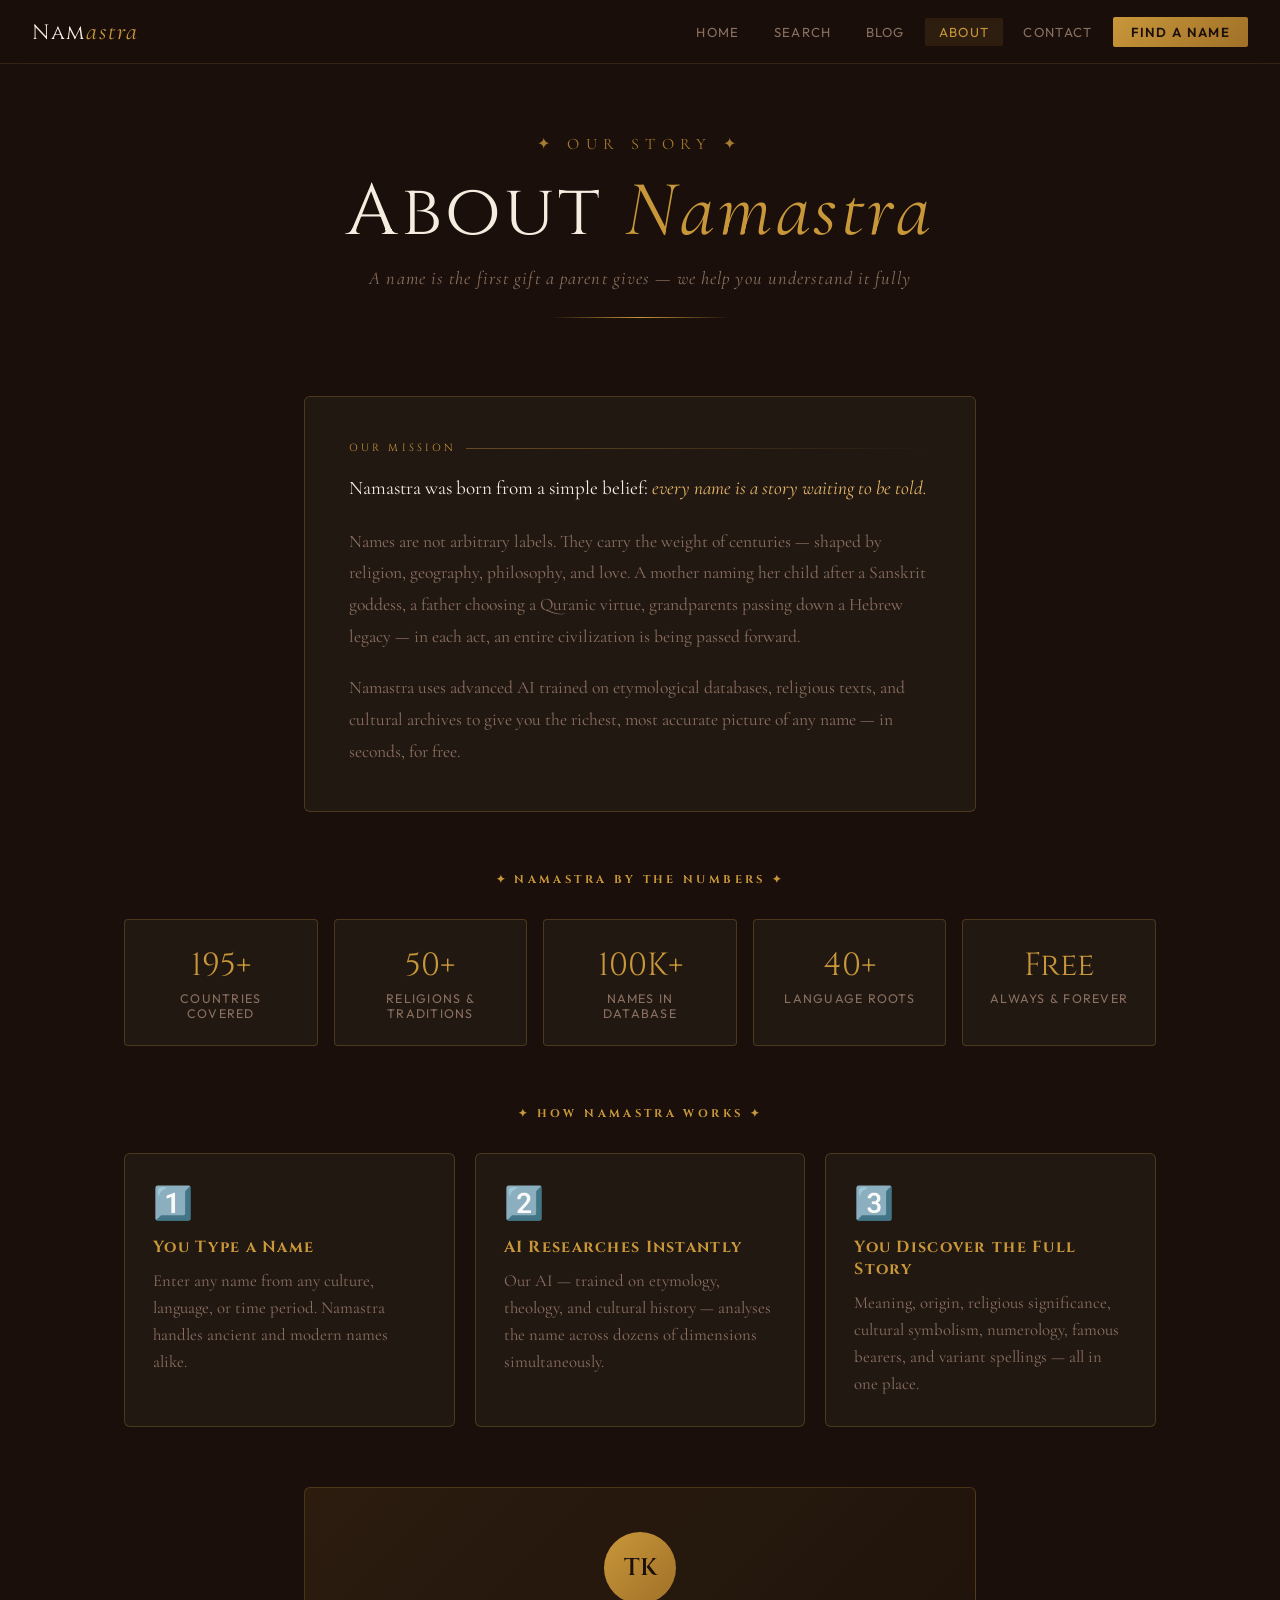
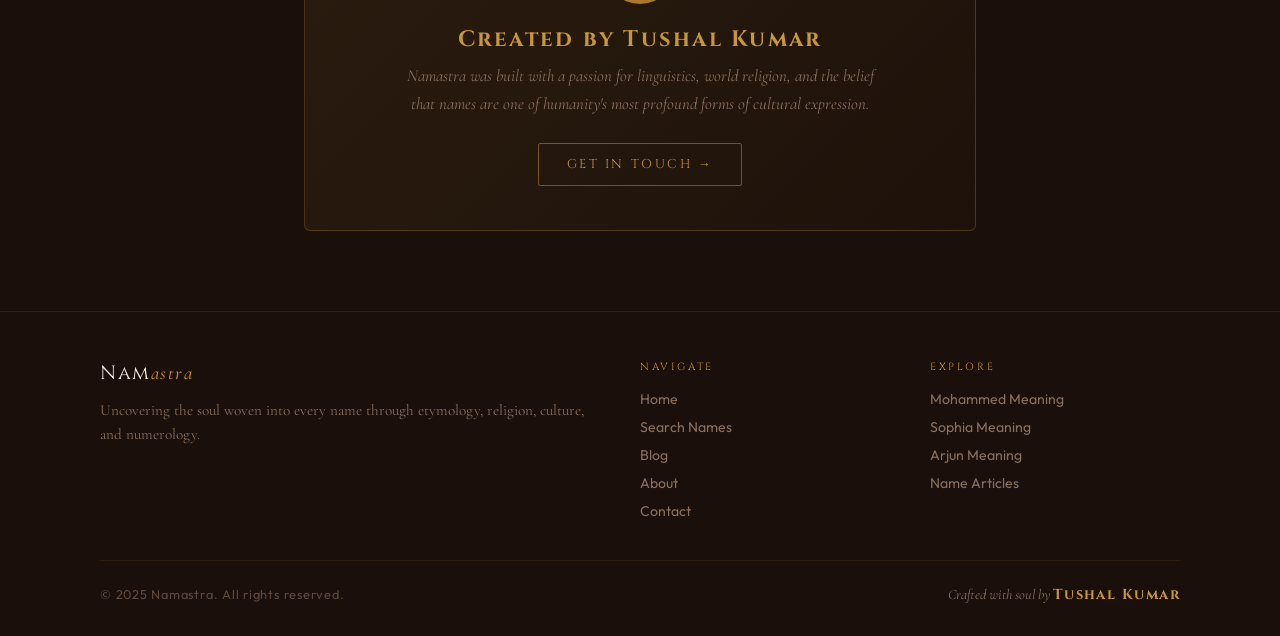
==== about.html @ 938f84e8 "Add files via upload" ====
<!DOCTYPE html>
<html lang="en">
<head>
  <meta charset="UTF-8"/>
  <meta name="viewport" content="width=device-width,initial-scale=1.0"/>
  <title>About Namastra — The Story Behind the Name</title>

  <!-- SEO -->
  <meta name="description" content="Learn about Namastra — the AI-powered name meaning platform that covers etymology, religion, culture, and numerology for over 100,000 names worldwide."/>
  <meta name="keywords" content="about namastra, name meaning website, name etymology platform, AI name search, who made namastra"/>
  <meta name="robots" content="index, follow"/>
  <link rel="canonical" href="https://namastra.netlify.app/about.html"/>
  <link rel="icon" type="image/png" href="logo.png">
  <meta property="og:title" content="About Namastra"/>
  <meta property="og:description" content="The story behind Namastra — an AI-powered platform for discovering the meaning of any name across 195+ countries and 50+ religions."/>

  <script type="application/ld+json">
  {
    "@context": "https://schema.org",
    "@type": "AboutPage",
    "name": "About Namastra",
    "url": "https://namastra.netlify.app/about.html",
    "description": "About Namastra — the AI-powered name meaning and etymology platform"
  }
  </script>

  <link rel="stylesheet" href="shared.css"/>
</head>
<body>

<div class="stars" id="stars"></div>

<nav class="navbar" role="navigation" aria-label="Main navigation">
  <a href="index.html" class="nav-brand">Nam<span>astra</span></a>
  <div class="nav-links">
    <a href="index.html"   class="nav-link">Home</a>
    <a href="search.html"  class="nav-link">Search</a>
    <a href="blog.html"    class="nav-link">Blog</a>
    <a href="about.html"   class="nav-link">About</a>
    <a href="contact.html" class="nav-link">Contact</a>
    <a href="search.html"  class="nav-link nav-cta">Find a Name</a>
  </div>
  <button class="hamburger" onclick="document.getElementById('mobileMenu').classList.toggle('open')" aria-label="Toggle menu">
    <span></span><span></span><span></span>
  </button>
</nav>
<div class="mobile-menu" id="mobileMenu">
  <a href="index.html"   class="nav-link">Home</a>
  <a href="search.html"  class="nav-link">Search</a>
  <a href="blog.html"    class="nav-link">Blog</a>
  <a href="about.html"   class="nav-link">About</a>
  <a href="contact.html" class="nav-link">Contact</a>
</div>

<header class="page-hero">
  <div class="page-eyebrow">✦ Our Story ✦</div>
  <h1 class="page-title">About <span>Namastra</span></h1>
  <p class="page-subtitle">A name is the first gift a parent gives — we help you understand it fully</p>
  <div class="divider"></div>
</header>

<!-- MISSION -->
<section class="container-sm" style="padding-bottom:60px">
  <div style="background:var(--card-bg);border:1px solid var(--card-border);border-radius:6px;padding:44px">
    <div class="info-label" style="margin-bottom:16px">Our Mission</div>
    <p style="font-family:'Cormorant Garamond',serif;font-size:1.2rem;line-height:1.8;color:var(--parchment);margin-bottom:20px">
      Namastra was born from a simple belief: <em style="color:var(--gold-light)">every name is a story waiting to be told.</em>
    </p>
    <p style="font-family:'Cormorant Garamond',serif;font-size:1.1rem;line-height:1.8;color:var(--muted);margin-bottom:20px">
      Names are not arbitrary labels. They carry the weight of centuries — shaped by religion, geography, philosophy, and love. A mother naming her child after a Sanskrit goddess, a father choosing a Quranic virtue, grandparents passing down a Hebrew legacy — in each act, an entire civilization is being passed forward.
    </p>
    <p style="font-family:'Cormorant Garamond',serif;font-size:1.1rem;line-height:1.8;color:var(--muted)">
      Namastra uses advanced AI trained on etymological databases, religious texts, and cultural archives to give you the richest, most accurate picture of any name — in seconds, for free.
    </p>
  </div>
</section>

<!-- STATS -->
<section class="container" style="padding-bottom:60px" aria-label="Platform statistics">
  <h2 class="section-title">✦ Namastra by the Numbers ✦</h2>
  <div class="stats-row">
    <div class="stat-box">
      <div class="stat-num">195+</div>
      <div class="stat-label">Countries Covered</div>
    </div>
    <div class="stat-box">
      <div class="stat-num">50+</div>
      <div class="stat-label">Religions & Traditions</div>
    </div>
    <div class="stat-box">
      <div class="stat-num">100K+</div>
      <div class="stat-label">Names in Database</div>
    </div>
    <div class="stat-box">
      <div class="stat-num">40+</div>
      <div class="stat-label">Language Roots</div>
    </div>
    <div class="stat-box">
      <div class="stat-num">Free</div>
      <div class="stat-label">Always & Forever</div>
    </div>
  </div>
</section>

<!-- HOW IT WORKS -->
<section class="container" style="padding-bottom:60px" aria-labelledby="how-heading">
  <h2 id="how-heading" class="section-title">✦ How Namastra Works ✦</h2>
  <div class="cards-grid">
    <div class="card">
      <div class="card-icon">1️⃣</div>
      <h3 class="card-title">You Type a Name</h3>
      <p class="card-text">Enter any name from any culture, language, or time period. Namastra handles ancient and modern names alike.</p>
    </div>
    <div class="card">
      <div class="card-icon">2️⃣</div>
      <h3 class="card-title">AI Researches Instantly</h3>
      <p class="card-text">Our AI — trained on etymology, theology, and cultural history — analyses the name across dozens of dimensions simultaneously.</p>
    </div>
    <div class="card">
      <div class="card-icon">3️⃣</div>
      <h3 class="card-title">You Discover the Full Story</h3>
      <p class="card-text">Meaning, origin, religious significance, cultural symbolism, numerology, famous bearers, and variant spellings — all in one place.</p>
    </div>
  </div>
</section>

<!-- CREATOR -->
<section class="container-sm" style="padding-bottom:80px">
  <div style="background:linear-gradient(135deg,rgba(200,151,58,0.1),rgba(200,151,58,0.02));border:1px solid rgba(200,151,58,0.25);border-radius:6px;padding:44px;text-align:center">
    <div style="width:72px;height:72px;border-radius:50%;background:linear-gradient(135deg,var(--gold),#a07028);margin:0 auto 20px;display:flex;align-items:center;justify-content:center;font-family:'Cinzel',serif;font-size:1.5rem;color:var(--ink);font-weight:600">TK</div>
    <h2 style="font-family:'Cinzel',serif;font-size:1.4rem;color:var(--gold);letter-spacing:0.1em;margin-bottom:8px">Created by Tushal Kumar</h2>
    <p style="font-family:'Cormorant Garamond',serif;font-style:italic;color:var(--muted);font-size:1.05rem;line-height:1.7;max-width:480px;margin:0 auto 24px">
      Namastra was built with a passion for linguistics, world religion, and the belief that names are one of humanity's most profound forms of cultural expression.
    </p>
    <a href="contact.html" class="btn-outline">Get in Touch →</a>
  </div>
</section>

<footer>
  <div class="footer-grid">
    <div>
      <div class="footer-brand">Nam<span>astra</span></div>
      <p class="footer-desc">Uncovering the soul woven into every name through etymology, religion, culture, and numerology.</p>
    </div>
    <div>
      <div class="footer-heading">Navigate</div>
      <ul class="footer-links">
        <li><a href="index.html">Home</a></li>
        <li><a href="search.html">Search Names</a></li>
        <li><a href="blog.html">Blog</a></li>
        <li><a href="about.html">About</a></li>
        <li><a href="contact.html">Contact</a></li>
      </ul>
    </div>
    <div>
      <div class="footer-heading">Explore</div>
      <ul class="footer-links">
        <li><a href="search.html?q=Mohammed">Mohammed Meaning</a></li>
        <li><a href="search.html?q=Sophia">Sophia Meaning</a></li>
        <li><a href="search.html?q=Arjun">Arjun Meaning</a></li>
        <li><a href="blog.html">Name Articles</a></li>
      </ul>
    </div>
  </div>
  <div class="footer-bottom">
    <div class="footer-copy">© 2025 Namastra. All rights reserved.</div>
    <div class="footer-made">Crafted with soul by <strong>Tushal Kumar</strong></div>
  </div>
</footer>

<script src="shared.js"></script>
</body>
</html>
---- shared.css ----
@import url('https://fonts.googleapis.com/css2?family=Cormorant+Garamond:ital,wght@0,300;0,400;0,600;1,300;1,400&family=Cinzel:wght@400;600&family=Outfit:wght@300;400;500&display=swap');

:root {
  --ink: #1a0f0a;
  --parchment: #f5ede0;
  --gold: #c8973a;
  --gold-light: #e8b96a;
  --rust: #8b3a2a;
  --sage: #5a7a5c;
  --lapis: #2c4a7a;
  --cream: #fdf6ec;
  --muted: #8a7060;
  --card-bg: rgba(245,237,224,0.04);
  --card-border: rgba(200,151,58,0.25);
}

*, *::before, *::after { margin:0; padding:0; box-sizing:border-box; }
a, a:visited, a:hover, a:active, a:focus {
  color: inherit;
  text-decoration: none;
  outline: none;
  -webkit-tap-highlight-color: transparent;
}
button:focus, div:focus { outline: none; -webkit-tap-highlight-color: transparent; }

body {
  background: var(--ink);
  color: var(--parchment);
  font-family: 'Outfit', sans-serif;
  min-height: 100vh;
  overflow-x: hidden;
}

/* ── STARS ── */
.stars { position:fixed; inset:0; z-index:0; pointer-events:none; overflow:hidden; }
.star {
  position:absolute; border-radius:50%; opacity:0; background:var(--gold-light);
  animation: twinkle var(--d,3s) var(--delay,0s) infinite ease-in-out;
}
@keyframes twinkle {
  0%,100% { opacity:0; transform:scale(0.5); }
  50% { opacity:var(--bright,0.6); transform:scale(1.2); }
}

/* ── NAVBAR ── */
.navbar {
  position: sticky; top:0; z-index:100;
  background: rgba(26,15,10,0.92);
  backdrop-filter: blur(12px);
  border-bottom: 1px solid rgba(200,151,58,0.15);
  padding: 0 32px;
  display: flex; align-items:center; justify-content:space-between;
  height: 64px;
}
.nav-brand {
  font-family: 'Cinzel', serif;
  font-size: 1.3rem;
  color: var(--parchment);
  text-decoration: none;
  letter-spacing: 0.08em;
}
.nav-brand span { color:var(--gold); font-family:'Cormorant Garamond',serif; font-style:italic; font-size:1.2em; }
.nav-links { display:flex; gap:6px; align-items:center; }
.nav-link {
  font-family: 'Outfit', sans-serif;
  font-size: 0.82rem;
  letter-spacing: 0.1em;
  text-transform: uppercase;
  color: var(--muted);
  text-decoration: none;
  padding: 6px 14px;
  border-radius: 2px;
  transition: color 0.2s, background 0.2s;
}
.nav-link:hover { color:var(--gold-light); background:rgba(200,151,58,0.08); }
.nav-link.active { color:var(--gold); background:rgba(200,151,58,0.12); }
.nav-cta {
  background: linear-gradient(135deg,var(--gold),#a07028);
  color: var(--ink) !important;
  font-weight:600;
  padding: 7px 18px;
  border-radius: 2px;
}
.nav-cta:hover { opacity:0.9; background:linear-gradient(135deg,var(--gold),#a07028) !important; }

/* Hamburger */
.hamburger { display:none; flex-direction:column; gap:5px; cursor:pointer; padding:4px; background:none; border:none; }
.hamburger span { width:22px; height:2px; background:var(--muted); border-radius:2px; transition:0.3s; }
.mobile-menu {
  display:none; position:fixed; top:64px; left:0; right:0; z-index:99;
  background:rgba(26,15,10,0.97); border-bottom:1px solid rgba(200,151,58,0.15);
  flex-direction:column; padding:16px;
}
.mobile-menu.open { display:flex; }
.mobile-menu .nav-link { padding:12px 16px; font-size:0.9rem; }

/* ── PAGE HEADER ── */
.page-hero {
  position:relative; z-index:10;
  text-align:center; padding:70px 20px 50px;
}
.page-eyebrow {
  font-family:'Cormorant Garamond',serif; font-size:1rem; color:var(--gold);
  letter-spacing:0.4em; text-transform:uppercase; opacity:0.8; margin-bottom:12px;
}
.page-title {
  font-family:'Cinzel',serif;
  font-size:clamp(2.2rem,6vw,4.5rem);
  font-weight:400; line-height:1.1; letter-spacing:0.05em;
}
.page-title span { color:var(--gold); font-family:'Cormorant Garamond',serif; font-style:italic; font-size:1.1em; }
.page-subtitle {
  margin-top:14px;
  font-family:'Cormorant Garamond',serif; font-style:italic;
  font-size:1.15rem; color:var(--muted); letter-spacing:0.06em; max-width:560px; margin-left:auto; margin-right:auto;
}
.divider { margin:28px auto; width:180px; height:1px; background:linear-gradient(90deg,transparent,var(--gold),transparent); }

/* ── CONTAINER ── */
.container { position:relative; z-index:10; max-width:1080px; margin:0 auto; padding:0 24px; }
.container-sm { position:relative; z-index:10; max-width:720px; margin:0 auto; padding:0 24px; }

/* ── SEARCH BOX ── */
.search-box { display:flex; flex-direction:column; gap:14px; }
.name-input {
  width:100%; background:rgba(245,237,224,0.06); border:1px solid rgba(200,151,58,0.4);
  border-radius:4px; padding:18px 24px; font-family:'Cinzel',serif; font-size:1.5rem;
  color:var(--parchment); text-align:center; letter-spacing:0.12em; outline:none;
  transition:border-color 0.3s, background 0.3s, box-shadow 0.3s;
}
.name-input::placeholder { color:rgba(245,237,224,0.25); font-size:1rem; letter-spacing:0.2em; }
.name-input:focus { border-color:var(--gold); background:rgba(245,237,224,0.1); box-shadow:0 0 28px rgba(200,151,58,0.15); }
.btn-primary {
  width:100%; padding:16px; background:linear-gradient(135deg,var(--gold) 0%,#a07028 100%);
  border:none; border-radius:4px; color:var(--ink); font-family:'Cinzel',serif;
  font-size:1rem; letter-spacing:0.2em; font-weight:600; cursor:pointer;
  transition:transform 0.2s, box-shadow 0.2s, opacity 0.2s;
}
.btn-primary:hover:not(:disabled) { transform:translateY(-2px); box-shadow:0 8px 28px rgba(200,151,58,0.35); }
.btn-primary:disabled { opacity:0.6; cursor:not-allowed; }
.btn-outline {
  display:inline-block; padding:12px 28px;
  border:1px solid rgba(200,151,58,0.5); border-radius:2px;
  color:var(--gold); font-family:'Cinzel',serif; font-size:0.8rem;
  letter-spacing:0.2em; text-decoration:none; text-transform:uppercase;
  transition:all 0.25s; cursor:pointer; background:transparent;
}
.btn-outline:hover { background:rgba(200,151,58,0.1); border-color:var(--gold); }

/* ── LOADER ── */
.loading { display:none; text-align:center; padding:50px 20px; position:relative; z-index:10; }
.loading.show { display:block; }
.loader-ring {
  width:56px; height:56px; border:2px solid rgba(200,151,58,0.2);
  border-top-color:var(--gold); border-radius:50%;
  animation:spin 1s linear infinite; margin:0 auto 20px;
}
@keyframes spin { to { transform:rotate(360deg); } }
.loading p { font-family:'Cormorant Garamond',serif; font-style:italic; color:var(--muted); font-size:1.05rem; }

/* ── RESULT CARD ── */
.result-section { position:relative; z-index:10; max-width:780px; margin:0 auto; padding:0 24px 80px; display:none; }
.result-section.show { display:block; animation:fadeUp 0.6s ease forwards; }
@keyframes fadeUp { from{opacity:0;transform:translateY(24px)} to{opacity:1;transform:translateY(0)} }
.result-card { background:var(--card-bg); border:1px solid var(--card-border); border-radius:6px; overflow:hidden; }
.card-header {
  background:linear-gradient(135deg,rgba(200,151,58,0.15),rgba(200,151,58,0.05));
  border-bottom:1px solid rgba(200,151,58,0.2); padding:36px 40px 28px; text-align:center;
}
.name-display { font-family:'Cinzel',serif; font-size:clamp(2rem,6vw,3.5rem); color:var(--gold); letter-spacing:0.1em; margin-bottom:6px; }
.name-pronunciation { font-family:'Cormorant Garamond',serif; font-style:italic; color:var(--muted); font-size:1rem; }
.card-body { padding:32px 40px; display:flex; flex-direction:column; gap:28px; }
.info-block { display:flex; flex-direction:column; gap:10px; }
.info-label {
  font-family:'Cinzel',serif; font-size:0.65rem; letter-spacing:0.3em; color:var(--gold);
  text-transform:uppercase; display:flex; align-items:center; gap:10px;
}
.info-label::after { content:''; flex:1; height:1px; background:linear-gradient(90deg,rgba(200,151,58,0.4),transparent); }
.info-text { font-family:'Cormorant Garamond',serif; font-size:1.15rem; line-height:1.7; color:var(--parchment); font-weight:300; }
.tags-row { display:flex; flex-wrap:wrap; gap:8px; }
.tag { padding:5px 14px; border-radius:2px; font-size:0.78rem; letter-spacing:0.08em; }
.tag-religion { background:rgba(44,74,122,0.35); border:1px solid rgba(44,74,122,0.6); color:#9bb5e0; }
.tag-country  { background:rgba(90,122,92,0.3);  border:1px solid rgba(90,122,92,0.5); color:#a8c8aa; }
.tag-gender   { background:rgba(139,58,42,0.3);  border:1px solid rgba(139,58,42,0.5); color:#e0a898; }
.tag-origin   { background:rgba(200,151,58,0.15); border:1px solid rgba(200,151,58,0.4); color:var(--gold-light); }
.numerology-block {
  background:rgba(200,151,58,0.06); border:1px solid rgba(200,151,58,0.15);
  border-radius:4px; padding:20px 24px; display:flex; align-items:center; gap:20px;
}
.numerology-num { font-family:'Cinzel',serif; font-size:2.8rem; color:var(--gold); line-height:1; min-width:60px; text-align:center; }
.numerology-text { font-family:'Cormorant Garamond',serif; font-size:1rem; color:var(--muted); line-height:1.6; }
.famous-grid { display:grid; grid-template-columns:repeat(auto-fill,minmax(200px,1fr)); gap:10px; }
.famous-person { background:rgba(245,237,224,0.04); border:1px solid rgba(245,237,224,0.08); border-radius:4px; padding:12px 16px; }
.famous-name { font-family:'Cormorant Garamond',serif; font-size:1rem; color:var(--parchment); font-weight:600; }
.famous-desc { font-size:0.78rem; color:var(--muted); margin-top:3px; }

/* ── ERROR ── */
.error-box {
  display:none; background:rgba(139,58,42,0.15); border:1px solid rgba(139,58,42,0.4);
  border-radius:4px; padding:20px 28px; text-align:center; color:#e0a898;
  font-family:'Cormorant Garamond',serif; font-size:1.05rem; margin-top:24px;
}
.error-box.show { display:block; }

/* ── POPULAR CHIPS ── */
.section-title { font-family:'Cinzel',serif; font-size:0.7rem; letter-spacing:0.3em; color:var(--gold); text-transform:uppercase; text-align:center; margin-bottom:20px; }
.popular-grid { display:flex; flex-wrap:wrap; gap:8px; justify-content:center; }
.popular-chip {
  padding:8px 18px; background:rgba(245,237,224,0.05);
  border:1px solid rgba(200,151,58,0.2); border-radius:2px;
  font-family:'Cormorant Garamond',serif; font-size:1rem; color:var(--parchment);
  cursor:pointer; transition:all 0.25s; letter-spacing:0.05em;
}
.popular-chip:hover { background:rgba(200,151,58,0.12); border-color:var(--gold); color:var(--gold-light); }

/* ── CARDS GRID ── */
.cards-grid { display:grid; grid-template-columns:repeat(auto-fill,minmax(300px,1fr)); gap:20px; margin-top:32px; }
.card {
  background:var(--card-bg); border:1px solid var(--card-border);
  border-radius:6px; padding:28px; transition:border-color 0.3s, transform 0.3s;
}
.card:hover { border-color:var(--gold); transform:translateY(-3px); }
.card-icon { font-size:2rem; margin-bottom:14px; }
.card-title { font-family:'Cinzel',serif; font-size:1rem; color:var(--gold); letter-spacing:0.08em; margin-bottom:10px; }
.card-text { font-family:'Cormorant Garamond',serif; font-size:1.05rem; color:var(--muted); line-height:1.6; }

/* ── BLOG ── */
.blog-grid { display:grid; grid-template-columns:repeat(auto-fill,minmax(320px,1fr)); gap:24px; margin-top:32px; }
.blog-card {
  background:var(--card-bg); border:1px solid var(--card-border);
  border-radius:6px; overflow:hidden; transition:border-color 0.3s, transform 0.3s; cursor:pointer;
}
.blog-card:hover { border-color:var(--gold); transform:translateY(-3px); }
.blog-card-top { background:linear-gradient(135deg,rgba(200,151,58,0.12),rgba(200,151,58,0.03)); padding:28px; }
.blog-tag { font-size:0.7rem; letter-spacing:0.2em; text-transform:uppercase; color:var(--gold); margin-bottom:10px; }
.blog-title { font-family:'Cinzel',serif; font-size:1.05rem; color:var(--parchment); line-height:1.4; letter-spacing:0.03em; }
.blog-body { padding:20px 28px; }
.blog-excerpt { font-family:'Cormorant Garamond',serif; font-size:1rem; color:var(--muted); line-height:1.6; }
.blog-meta { margin-top:14px; font-size:0.75rem; color:rgba(138,112,96,0.6); letter-spacing:0.05em; }

/* ── ABOUT STATS ── */
.stats-row { display:flex; gap:16px; flex-wrap:wrap; margin-top:32px; justify-content:center; }
.stat-box {
  flex:1; min-width:140px; background:var(--card-bg); border:1px solid var(--card-border);
  border-radius:4px; padding:24px; text-align:center;
}
.stat-num { font-family:'Cinzel',serif; font-size:2rem; color:var(--gold); }
.stat-label { font-size:0.78rem; color:var(--muted); letter-spacing:0.1em; text-transform:uppercase; margin-top:4px; }

/* ── CONTACT FORM ── */
.form-group { display:flex; flex-direction:column; gap:8px; margin-bottom:20px; }
.form-label { font-family:'Cinzel',serif; font-size:0.65rem; letter-spacing:0.25em; text-transform:uppercase; color:var(--gold); }
.form-input, .form-textarea {
  background:rgba(245,237,224,0.06); border:1px solid rgba(200,151,58,0.3);
  border-radius:4px; padding:14px 18px; color:var(--parchment);
  font-family:'Outfit',sans-serif; font-size:0.95rem; outline:none;
  transition:border-color 0.3s, box-shadow 0.3s; width:100%;
}
.form-input:focus, .form-textarea:focus { border-color:var(--gold); box-shadow:0 0 18px rgba(200,151,58,0.12); }
.form-textarea { resize:vertical; min-height:130px; }

/* ── FOOTER ── */
footer {
  position:relative; z-index:10;
  border-top:1px solid rgba(200,151,58,0.12);
  padding:48px 32px 32px;
}
.footer-grid { display:grid; grid-template-columns:2fr 1fr 1fr; gap:40px; max-width:1080px; margin:0 auto 40px; }
.footer-brand { font-family:'Cinzel',serif; font-size:1.2rem; color:var(--parchment); margin-bottom:12px; letter-spacing:0.08em; }
.footer-brand span { color:var(--gold); font-family:'Cormorant Garamond',serif; font-style:italic; }
.footer-desc { font-family:'Cormorant Garamond',serif; font-size:0.95rem; color:var(--muted); line-height:1.6; }
.footer-heading { font-family:'Cinzel',serif; font-size:0.65rem; letter-spacing:0.25em; text-transform:uppercase; color:var(--gold); margin-bottom:14px; }
.footer-links { list-style:none; display:flex; flex-direction:column; gap:8px; }
.footer-links a { font-size:0.88rem; color:var(--muted); text-decoration:none; transition:color 0.2s; }
.footer-links a:hover { color:var(--gold-light); }
.footer-bottom { max-width:1080px; margin:0 auto; display:flex; justify-content:space-between; align-items:center; flex-wrap:wrap; gap:12px; padding-top:24px; border-top:1px solid rgba(200,151,58,0.1); }
.footer-copy { font-size:0.8rem; color:rgba(138,112,96,0.6); letter-spacing:0.06em; }
.footer-made { font-family:'Cormorant Garamond',serif; font-style:italic; color:var(--muted); font-size:0.9rem; }
.footer-made strong { color:var(--gold); font-family:'Cinzel',serif; font-style:normal; letter-spacing:0.1em; }

/* ── RESPONSIVE ── */
@media (max-width:768px) {
  .nav-links { display:none; }
  .hamburger { display:flex; }
  .footer-grid { grid-template-columns:1fr; gap:28px; }
  .card-body { padding:24px 20px; }
  .card-header { padding:28px 20px 22px; }
  .numerology-block { flex-direction:column; text-align:center; }
  .footer-bottom { flex-direction:column; text-align:center; }
}
@media (max-width:480px) {
  .navbar { padding:0 16px; }
  .container, .container-sm { padding:0 16px; }
}
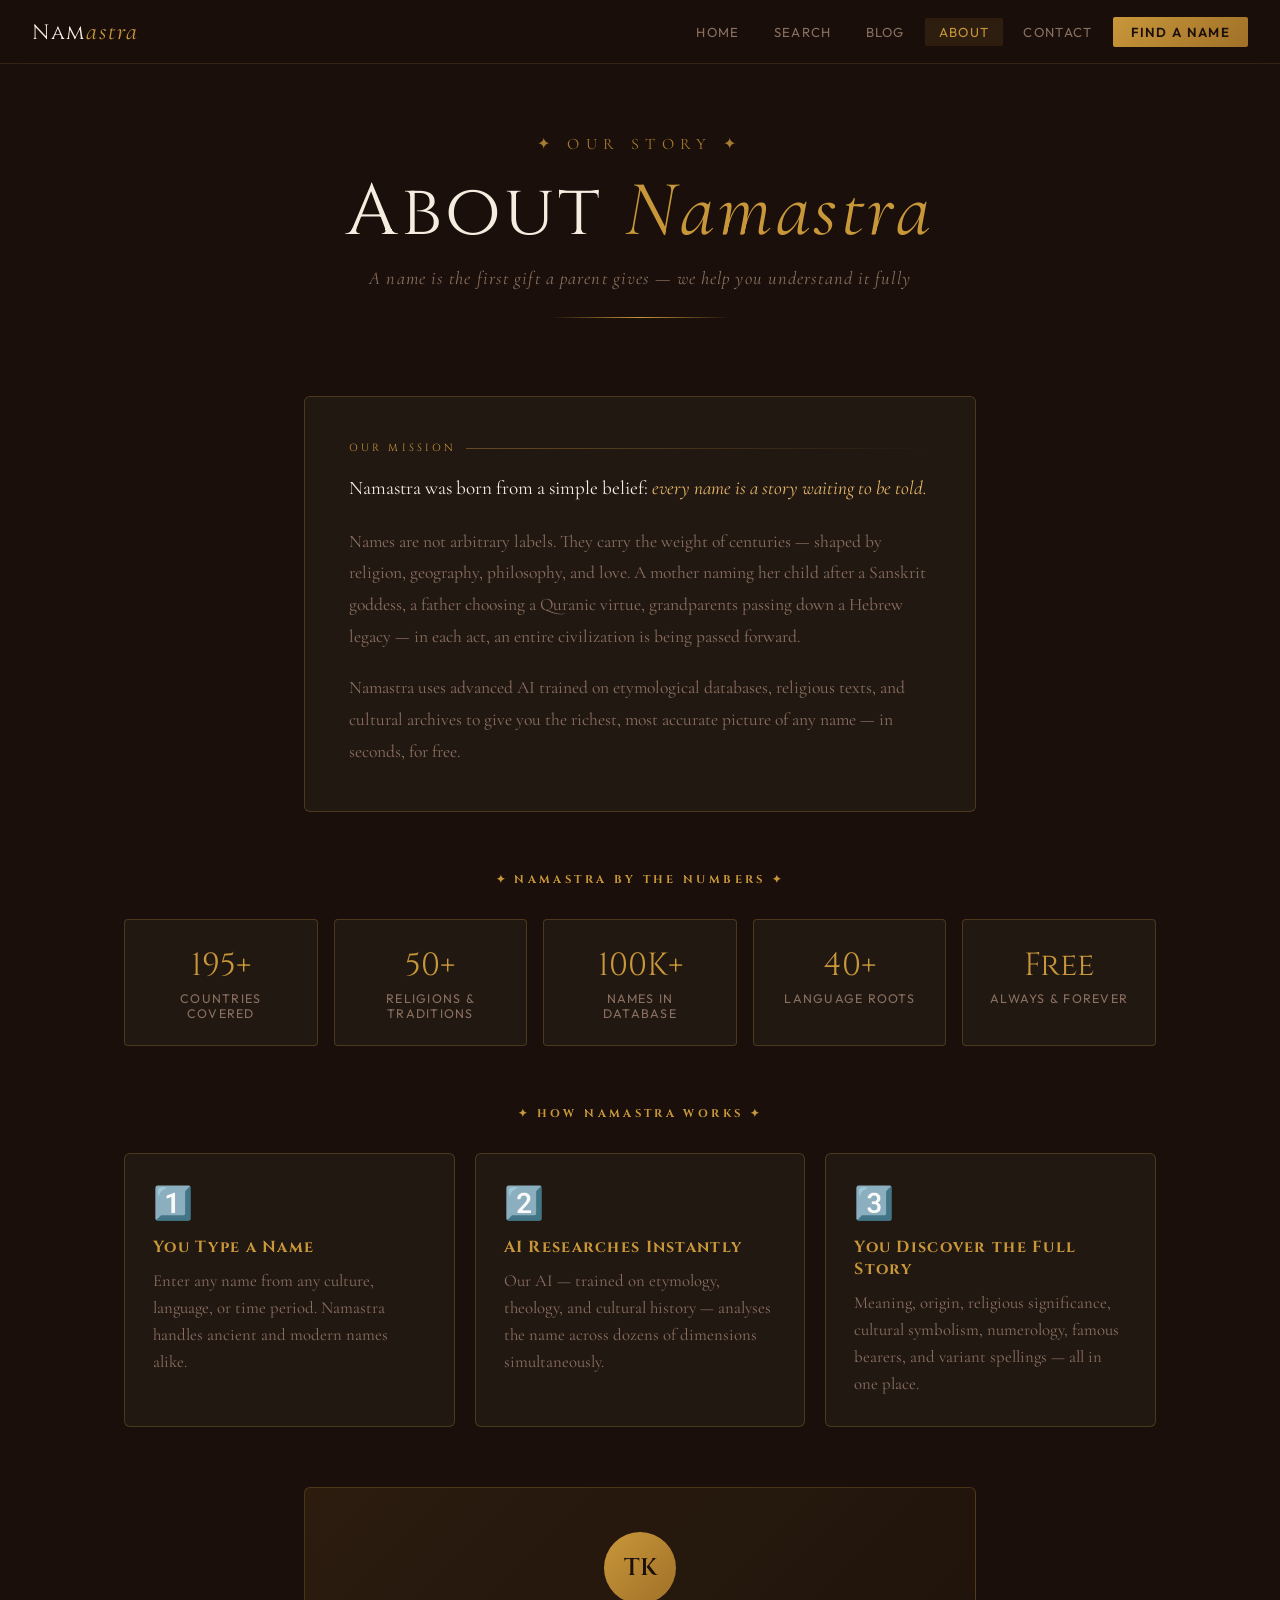
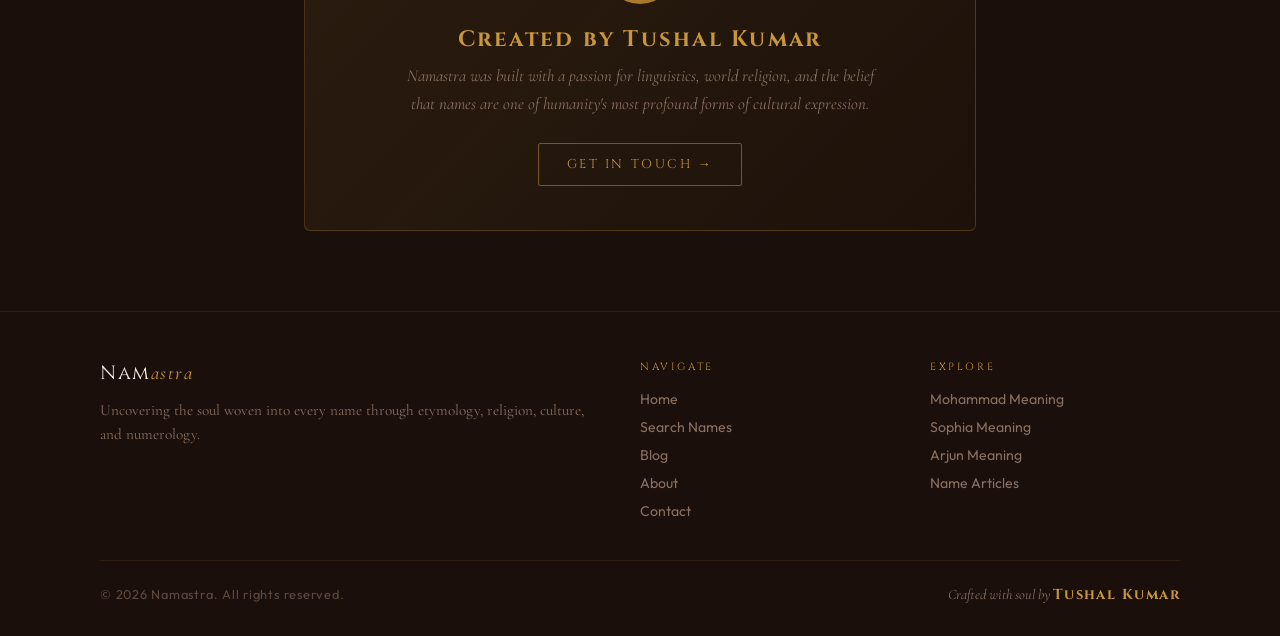
==== commit 49ff35a7: "Update about.html" ====
--- a/about.html
+++ b/about.html
@@ -155,7 +155,7 @@
     <div>
       <div class="footer-heading">Explore</div>
       <ul class="footer-links">
-        <li><a href="search.html?q=Mohammed">Mohammed Meaning</a></li>
+        <li><a href="search.html?q=Mohammad">Mohammad Meaning</a></li>
         <li><a href="search.html?q=Sophia">Sophia Meaning</a></li>
         <li><a href="search.html?q=Arjun">Arjun Meaning</a></li>
         <li><a href="blog.html">Name Articles</a></li>
@@ -163,7 +163,7 @@
     </div>
   </div>
   <div class="footer-bottom">
-    <div class="footer-copy">© 2025 Namastra. All rights reserved.</div>
+    <div class="footer-copy">© 2026 Namastra. All rights reserved.</div>
     <div class="footer-made">Crafted with soul by <strong>Tushal Kumar</strong></div>
   </div>
 </footer>
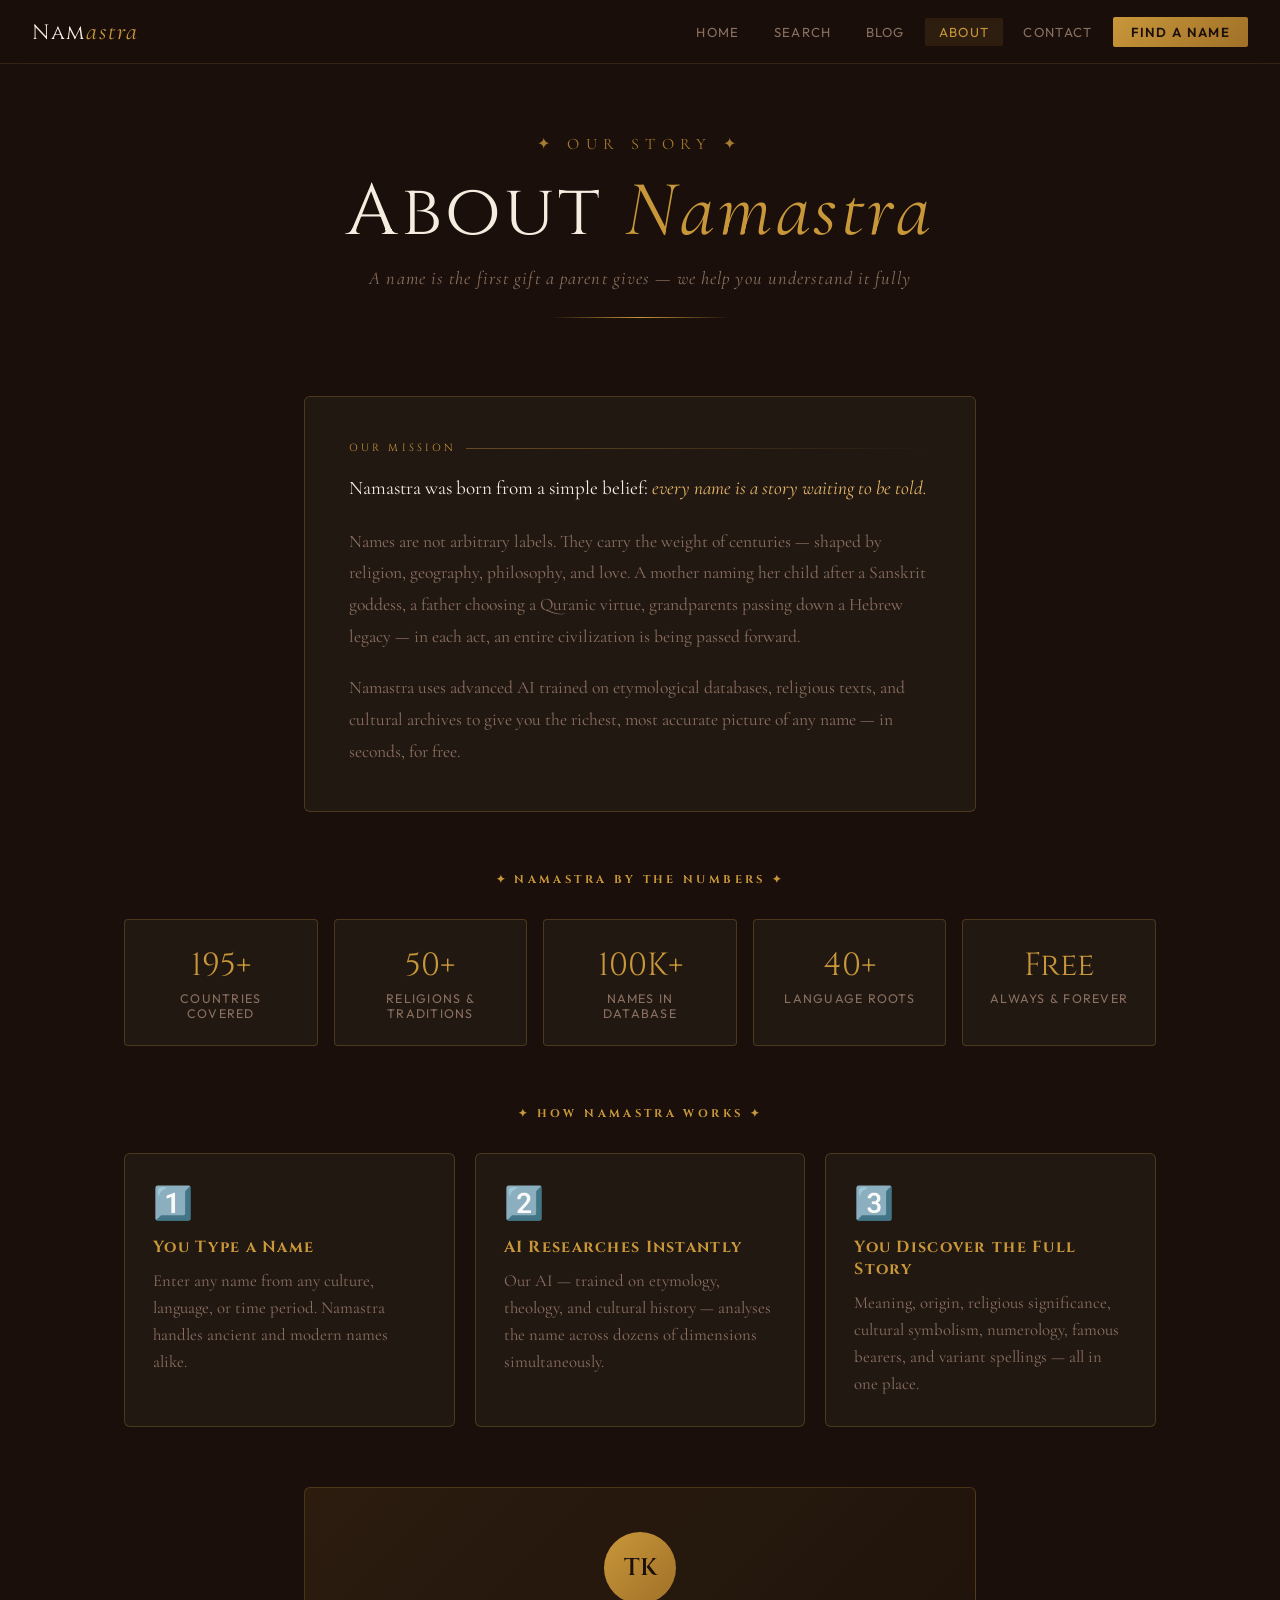
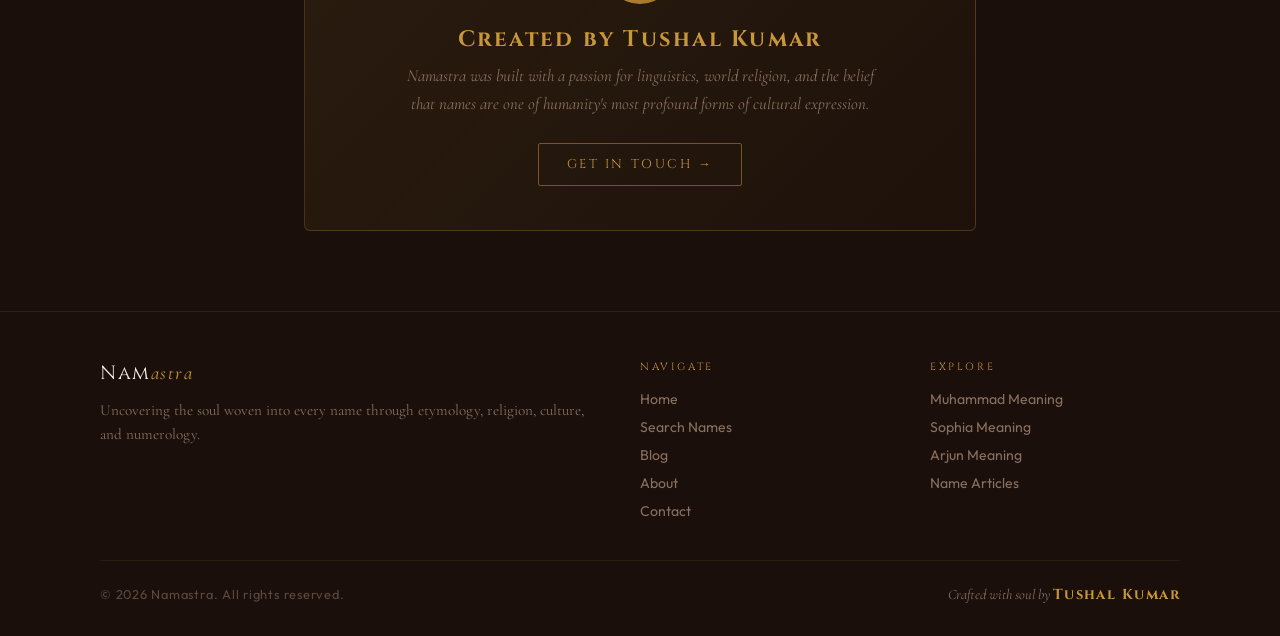
==== commit b67ebe25: "Add files via upload" ====
--- a/about.html
+++ b/about.html
@@ -155,7 +155,7 @@
     <div>
       <div class="footer-heading">Explore</div>
       <ul class="footer-links">
-        <li><a href="search.html?q=Mohammad">Mohammad Meaning</a></li>
+        <li><a href="search.html?q=Muhammad">Muhammad Meaning</a></li>
         <li><a href="search.html?q=Sophia">Sophia Meaning</a></li>
         <li><a href="search.html?q=Arjun">Arjun Meaning</a></li>
         <li><a href="blog.html">Name Articles</a></li>
